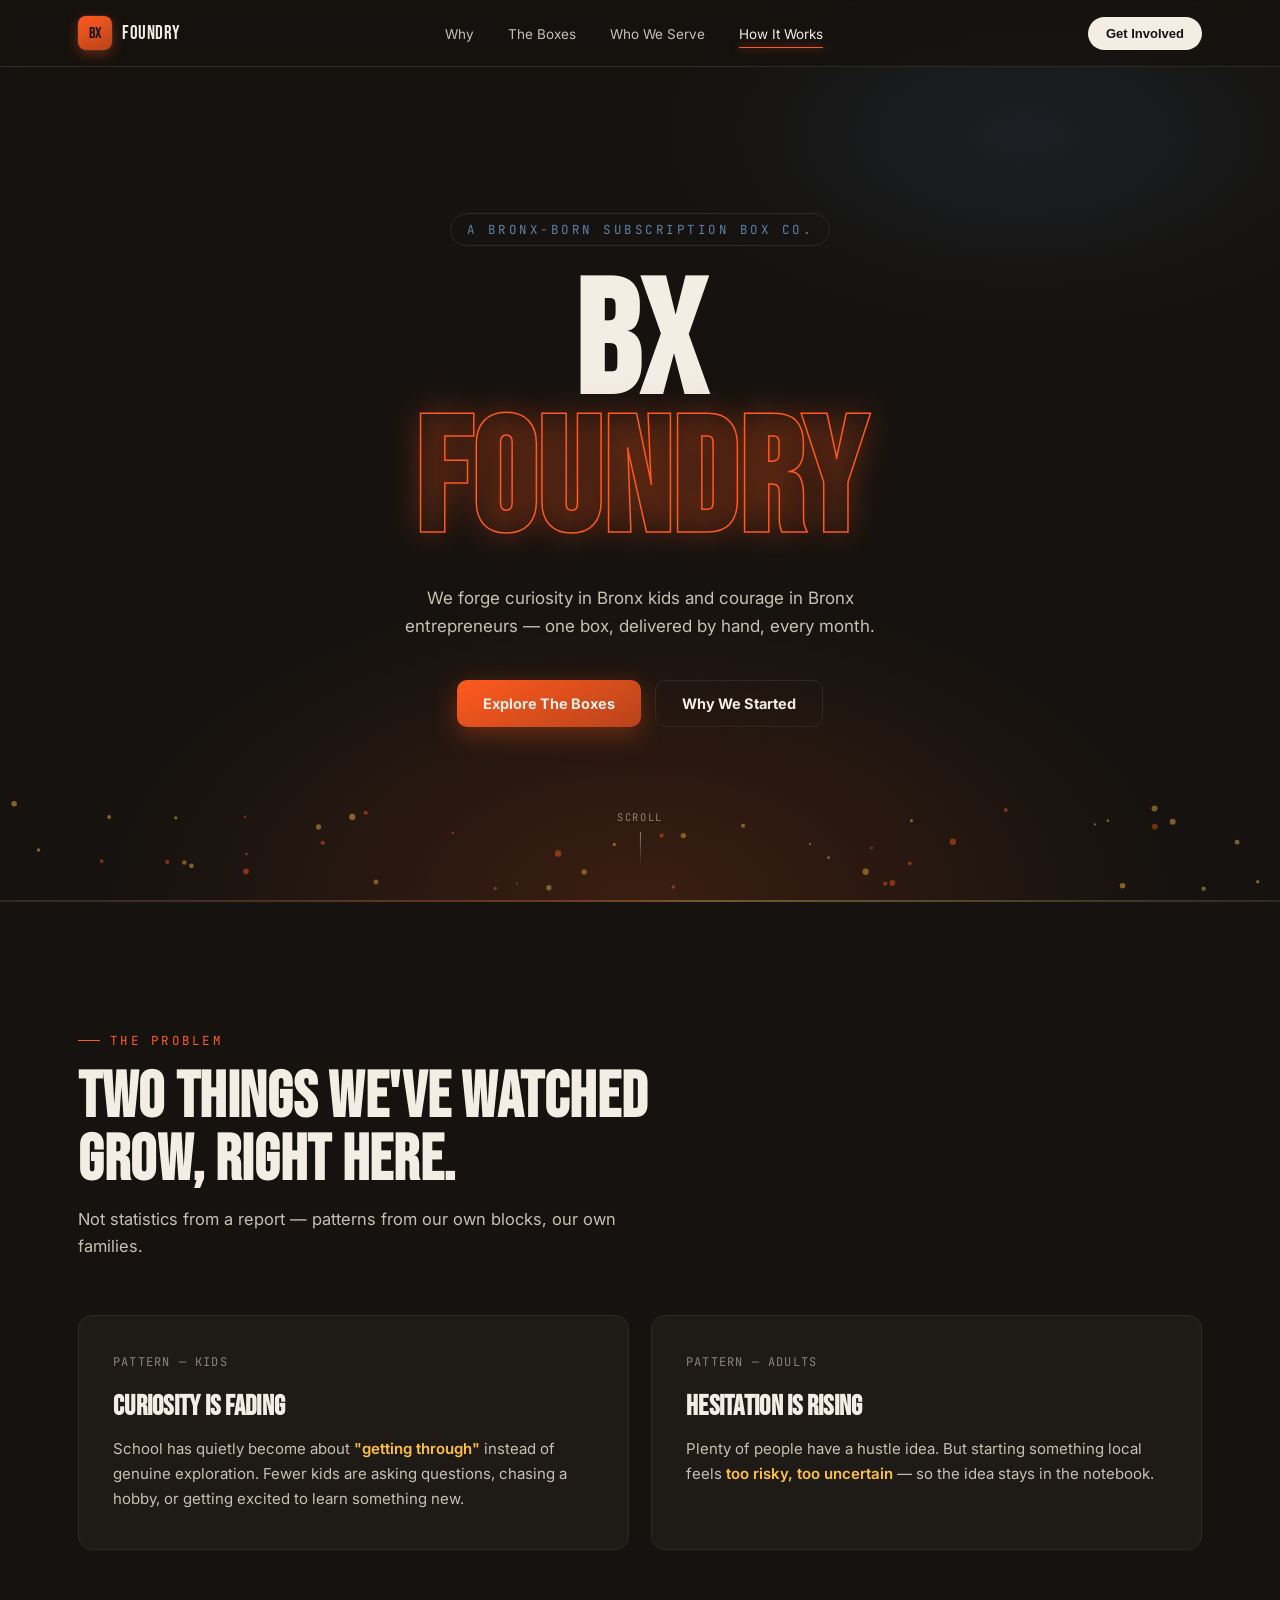
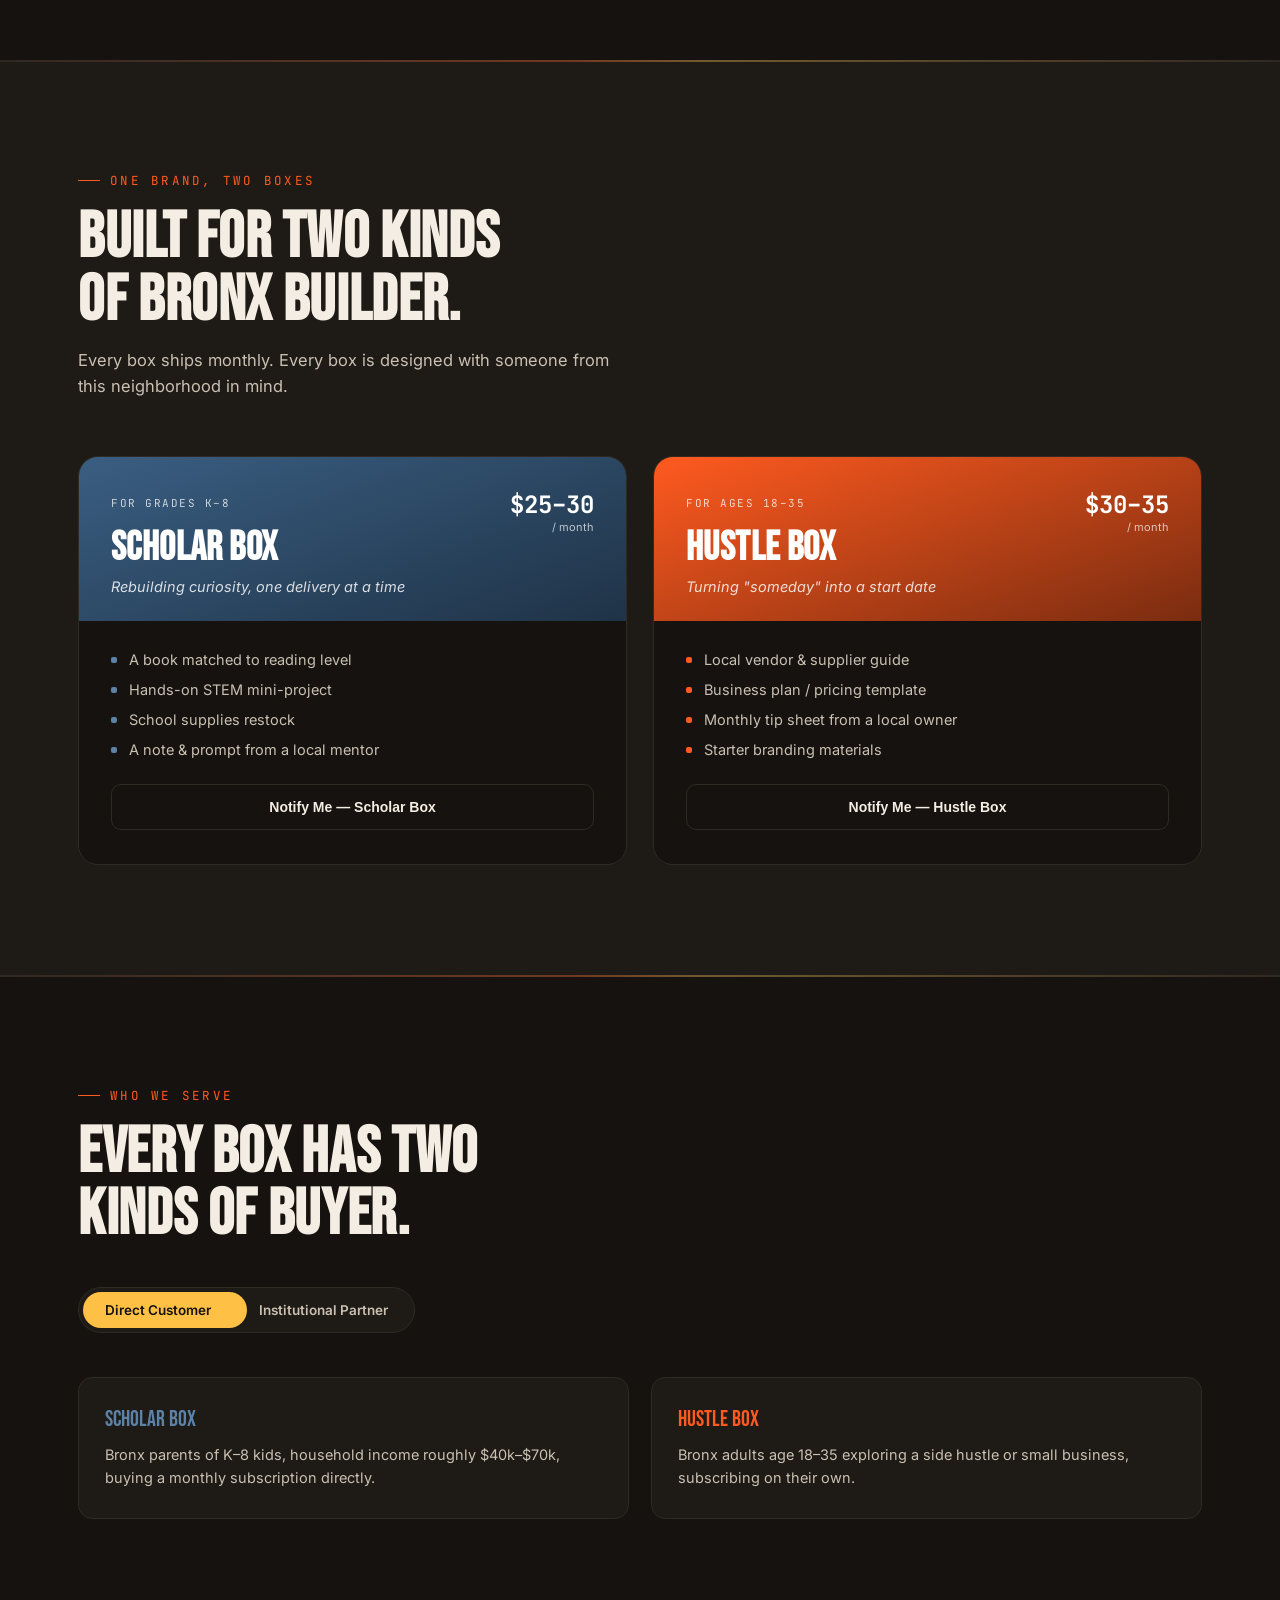
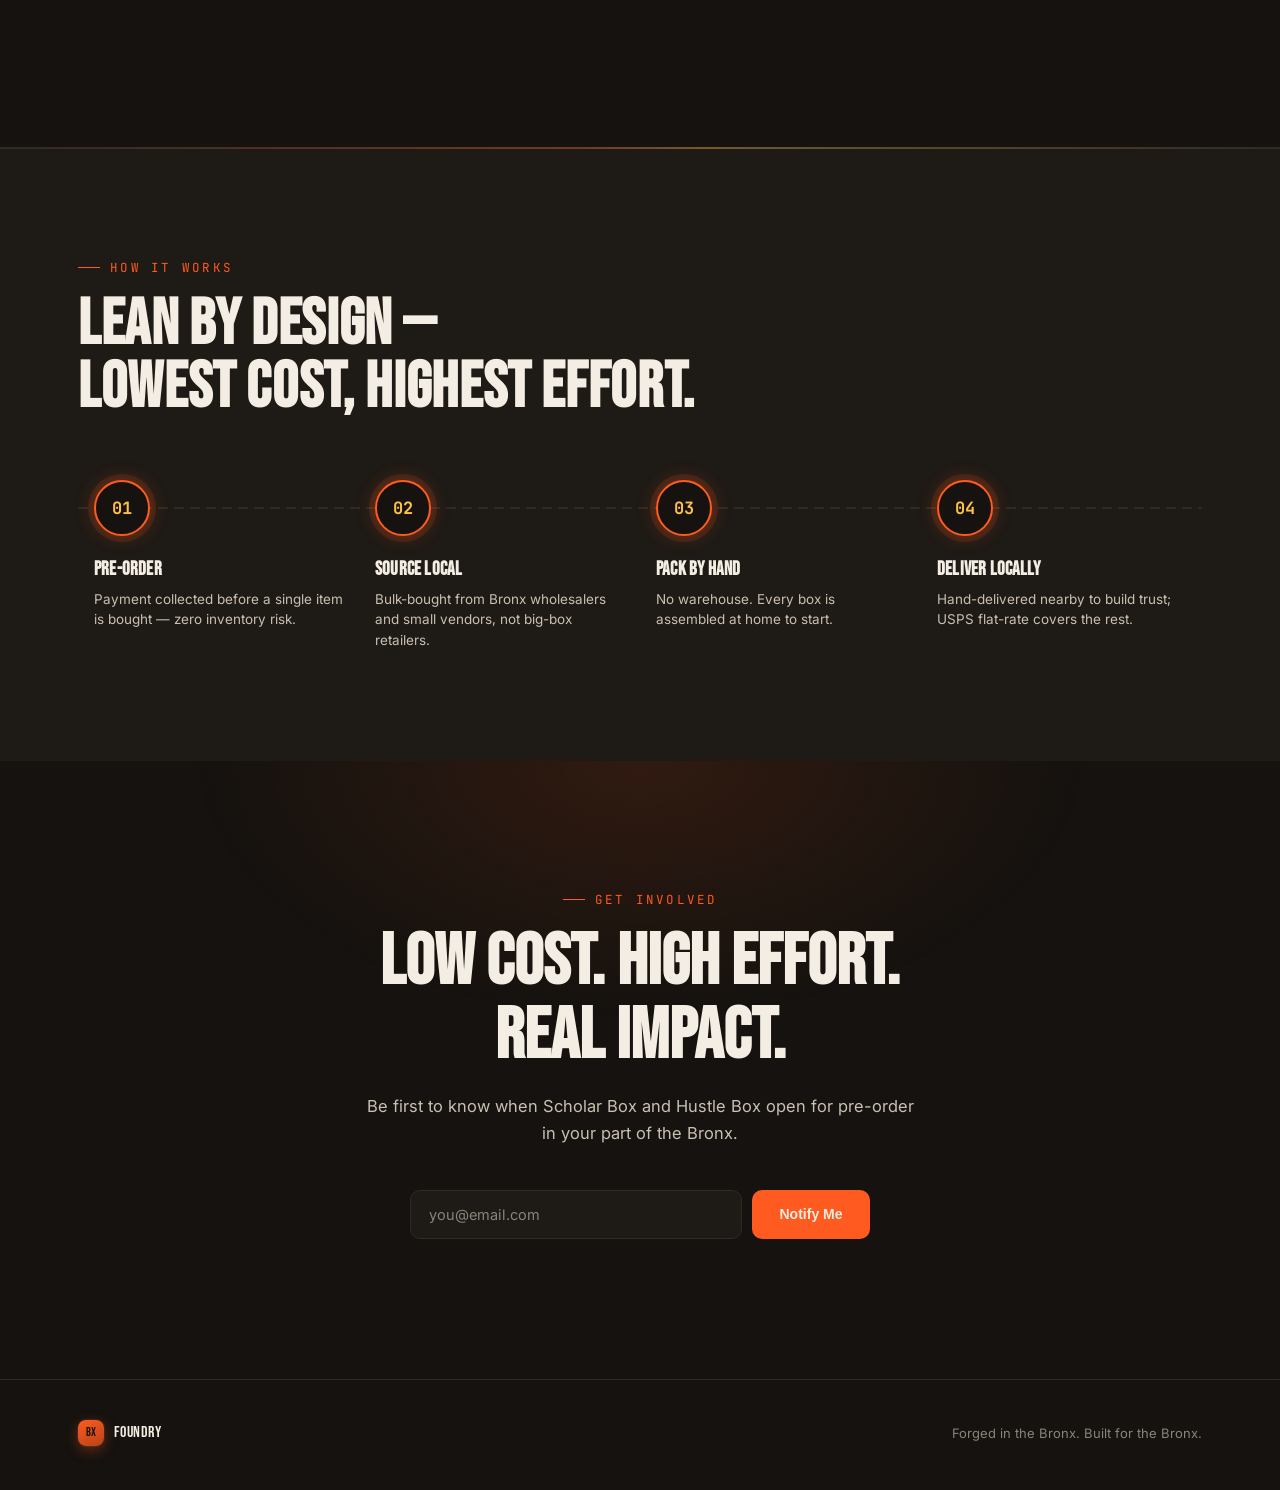
==== bx-foundry-landing.html @ c2fa304f "Add files via upload" ====
<!DOCTYPE html>
<html lang="en">
<head>
<meta charset="UTF-8" />
<meta name="viewport" content="width=device-width, initial-scale=1.0" />
<title>BX Foundry — Forging Bronx Scholars & Hustlers</title>
<link rel="preconnect" href="https://fonts.googleapis.com">
<link rel="preconnect" href="https://fonts.gstatic.com" crossorigin>
<link href="https://fonts.googleapis.com/css2?family=Bebas+Neue&family=Inter:wght@400;500;600;700;800&family=JetBrains+Mono:wght@400;500;700&display=swap" rel="stylesheet">
<style>
  :root{
    --iron:#15120F;
    --iron-soft:#1E1A16;
    --iron-line:#302A24;
    --ember:#FF5A1F;
    --ember-dim:#B8431A;
    --steel:#3A5E82;
    --steel-soft:#5C82A8;
    --gold:#FFC145;
    --bone:#F3EDE3;
    --bone-dim:#C9C0B2;
    --ash:#8A8378;
    --radius:14px;
  }
  *{box-sizing:border-box; margin:0; padding:0;}
  html{scroll-behavior:smooth;}
  body{
    background:var(--iron);
    color:var(--bone);
    font-family:'Inter',sans-serif;
    overflow-x:hidden;
    -webkit-font-smoothing:antialiased;
  }
  ::selection{ background:var(--ember); color:var(--iron); }
  a{color:inherit; text-decoration:none;}
  .mono{font-family:'JetBrains Mono',monospace;}
  .display{font-family:'Bebas Neue',sans-serif; letter-spacing:0.02em;}

  /* focus visibility */
  a:focus-visible, button:focus-visible, input:focus-visible{
    outline:2px solid var(--gold);
    outline-offset:3px;
  }

  @media (prefers-reduced-motion: reduce){
    *{animation-duration:0.01ms !important; animation-iteration-count:1 !important; transition-duration:0.01ms !important; scroll-behavior:auto !important;}
  }

  /* ---------- Layout helpers ---------- */
  .wrap{ max-width:1180px; margin:0 auto; padding:0 28px; }
  section{ position:relative; }
  .eyebrow{
    font-family:'JetBrains Mono',monospace;
    font-size:12.5px;
    letter-spacing:0.18em;
    text-transform:uppercase;
    color:var(--ember);
    display:flex; align-items:center; gap:10px;
    margin-bottom:18px;
  }
  .eyebrow::before{
    content:''; width:22px; height:1px; background:var(--ember);
  }
  h2.section-title{
    font-family:'Bebas Neue',sans-serif;
    font-size:clamp(38px, 5.4vw, 64px);
    line-height:0.98;
    letter-spacing:0.01em;
    color:var(--bone);
  }
  .lede{
    font-size:16.5px;
    color:var(--bone-dim);
    max-width:560px;
    line-height:1.6;
    margin-top:14px;
  }

  /* ---------- Nav ---------- */
  header{
    position:fixed; top:0; left:0; right:0; z-index:100;
    background:rgba(21,18,15,0.72);
    backdrop-filter:blur(10px);
    -webkit-backdrop-filter:blur(10px);
    border-bottom:1px solid var(--iron-line);
    transition:border-color 0.4s;
  }
  .nav-inner{
    max-width:1180px; margin:0 auto; padding:0 28px;
    height:66px; display:flex; align-items:center; justify-content:space-between;
  }
  .brand{ display:flex; align-items:center; gap:10px; }
  .brand-mark{
    width:34px; height:34px; border-radius:8px;
    background:linear-gradient(155deg, var(--ember), var(--ember-dim));
    display:flex; align-items:center; justify-content:center;
    font-family:'Bebas Neue',sans-serif; font-size:16px; color:var(--iron);
    box-shadow:0 0 0 1px rgba(255,255,255,0.06), 0 4px 14px rgba(255,90,31,0.35);
  }
  .brand-name{ font-family:'Bebas Neue',sans-serif; font-size:19px; letter-spacing:0.03em; }

  nav ul{ list-style:none; display:flex; gap:34px; }
  nav a{
    font-size:13.5px; color:var(--bone-dim); position:relative; padding:4px 0;
    transition:color 0.25s;
  }
  nav a::after{
    content:''; position:absolute; left:0; bottom:-2px; height:1.5px; width:0;
    background:var(--ember); transition:width 0.3s cubic-bezier(.4,0,.2,1);
    box-shadow:0 0 8px var(--ember);
  }
  nav a:hover{ color:var(--bone); }
  nav a:hover::after, nav a.active::after{ width:100%; }
  nav a.active{ color:var(--bone); }

  .nav-cta{
    background:var(--bone); color:var(--iron); font-weight:700; font-size:13px;
    padding:9px 18px; border-radius:999px; border:none; cursor:pointer;
    transition:transform 0.25s cubic-bezier(.34,1.56,.64,1), background 0.25s;
  }
  .nav-cta:hover{ transform:translateY(-2px); background:var(--gold); }

  .nav-toggle{ display:none; background:none; border:none; color:var(--bone); font-size:22px; cursor:pointer; }

  /* ---------- Hero ---------- */
  .hero{
    min-height:100svh;
    display:flex; flex-direction:column; align-items:center; justify-content:center;
    text-align:center;
    padding:140px 28px 100px;
    position:relative;
    background:
      radial-gradient(60% 50% at 50% 100%, rgba(255,90,31,0.16), transparent 70%),
      radial-gradient(40% 30% at 80% 15%, rgba(58,94,130,0.18), transparent 70%);
  }
  #ember-canvas{ position:absolute; inset:0; width:100%; height:100%; pointer-events:none; }

  .hero-tag{
    font-family:'JetBrains Mono',monospace; font-size:12.5px; letter-spacing:0.2em;
    text-transform:uppercase; color:var(--steel-soft);
    border:1px solid var(--iron-line); padding:7px 16px; border-radius:999px;
    margin-bottom:32px;
    animation:fadeUp 0.8s cubic-bezier(.16,1,.3,1) both;
  }
  .hero h1{
    font-family:'Bebas Neue',sans-serif;
    font-size:clamp(64px, 13vw, 160px);
    line-height:0.86;
    letter-spacing:0.01em;
    position:relative;
    z-index:2;
  }
  .hero h1 span{ display:block; }
  .hero h1 .stamp-1{
    color:var(--bone);
    animation:stampIn 0.9s cubic-bezier(.2,1,.3,1) 0.15s both;
  }
  .hero h1 .stamp-2{
    color:transparent;
    -webkit-text-stroke:1.5px var(--ember);
    animation:stampIn 0.9s cubic-bezier(.2,1,.3,1) 0.4s both;
    text-shadow:0 0 34px rgba(255,90,31,0.35);
  }
  @keyframes stampIn{
    0%{ opacity:0; transform:scale(1.24); filter:blur(6px); }
    60%{ opacity:1; }
    100%{ opacity:1; transform:scale(1); filter:blur(0); }
  }
  @keyframes fadeUp{
    from{ opacity:0; transform:translateY(14px); }
    to{ opacity:1; transform:translateY(0); }
  }

  .hero-lede{
    max-width:540px; margin:30px auto 0;
    color:var(--bone-dim); font-size:17px; line-height:1.65;
    animation:fadeUp 0.8s cubic-bezier(.16,1,.3,1) 0.65s both;
    position:relative; z-index:2;
  }
  .hero-ctas{
    display:flex; gap:14px; margin-top:40px; flex-wrap:wrap; justify-content:center;
    animation:fadeUp 0.8s cubic-bezier(.16,1,.3,1) 0.8s both;
    position:relative; z-index:2;
  }
  .btn{
    font-family:'Inter',sans-serif; font-weight:700; font-size:14.5px;
    padding:14px 26px; border-radius:10px; border:none; cursor:pointer;
    display:inline-flex; align-items:center; gap:9px;
    transition:transform 0.3s cubic-bezier(.34,1.56,.64,1), box-shadow 0.3s;
  }
  .btn-primary{
    background:linear-gradient(155deg, var(--ember), var(--ember-dim));
    color:var(--bone);
    box-shadow:0 8px 26px rgba(255,90,31,0.32);
  }
  .btn-primary:hover{ transform:translateY(-3px); box-shadow:0 12px 34px rgba(255,90,31,0.44); }
  .btn-ghost{
    background:transparent; color:var(--bone);
    border:1px solid var(--iron-line);
  }
  .btn-ghost:hover{ border-color:var(--steel-soft); transform:translateY(-3px); background:rgba(58,94,130,0.1); }

  .scroll-cue{
    position:absolute; bottom:34px; left:50%; transform:translateX(-50%);
    display:flex; flex-direction:column; align-items:center; gap:8px;
    color:var(--ash); font-family:'JetBrains Mono',monospace; font-size:10.5px;
    letter-spacing:0.16em; text-transform:uppercase;
  }
  .scroll-cue .line{ width:1px; height:34px; background:linear-gradient(var(--ash), transparent); animation:scrollPulse 1.8s ease-in-out infinite; }
  @keyframes scrollPulse{ 0%,100%{ opacity:0.3; } 50%{ opacity:1; } }

  /* seam divider — signature motif */
  .seam{
    height:2px; position:relative; overflow:hidden;
    background:var(--iron-line);
  }
  .seam::before{
    content:''; position:absolute; inset:0;
    background:linear-gradient(90deg, transparent, var(--ember) 45%, var(--gold) 55%, transparent);
    opacity:0.55; filter:blur(1px);
    animation:seamGlow 5s ease-in-out infinite;
  }
  @keyframes seamGlow{
    0%,100%{ transform:translateX(-40%); opacity:0.25; }
    50%{ transform:translateX(40%); opacity:0.7; }
  }

  /* ---------- Reveal on scroll ---------- */
  .reveal{ opacity:0; transform:translateY(28px) scale(0.98); transition:opacity 0.7s cubic-bezier(.16,1,.3,1), transform 0.7s cubic-bezier(.16,1,.3,1); }
  .reveal.in{ opacity:1; transform:translateY(0) scale(1); }
  .reveal-stagger.in > *{ }

  /* ---------- Why section ---------- */
  .why{ padding:130px 0 110px; background:var(--iron); }
  .plates{
    display:grid; grid-template-columns:1fr 1fr; gap:22px; margin-top:56px;
  }
  .plate{
    background:var(--iron-soft);
    border:1px solid var(--iron-line);
    border-radius:var(--radius);
    padding:38px 34px;
    position:relative;
    transition:transform 0.4s cubic-bezier(.16,1,.3,1), border-color 0.4s, box-shadow 0.4s;
  }
  .plate:hover{
    transform:translateY(-6px);
    border-color:var(--ember-dim);
    box-shadow:0 20px 50px rgba(0,0,0,0.35);
  }
  .plate .tag-num{
    font-family:'JetBrains Mono',monospace; font-size:12px; color:var(--ash);
    letter-spacing:0.1em; margin-bottom:20px; display:block;
  }
  .plate h3{
    font-family:'Bebas Neue',sans-serif; font-size:28px; color:var(--bone); margin-bottom:14px; letter-spacing:0.01em;
  }
  .plate p{ color:var(--bone-dim); font-size:15px; line-height:1.65; }
  .plate strong{ color:var(--gold); font-weight:600; }

  /* ---------- Boxes section ---------- */
  .boxes{ padding:110px 0; background:var(--iron-soft); }
  .box-grid{ display:grid; grid-template-columns:1fr 1fr; gap:26px; margin-top:56px; }
  .box-card{
    border-radius:20px;
    padding:0;
    overflow:hidden;
    position:relative;
    border:1px solid var(--iron-line);
    transition:transform 0.45s cubic-bezier(.16,1,.3,1), box-shadow 0.45s;
  }
  .box-card:hover{ transform:translateY(-8px); box-shadow:0 30px 60px rgba(0,0,0,0.4); }
  .box-head{ padding:34px 32px 26px; position:relative; }
  .box-card.scholar .box-head{ background:linear-gradient(160deg, var(--steel), #1f3347); }
  .box-card.hustle .box-head{ background:linear-gradient(160deg, var(--ember), #7a2c10); }
  .box-badge{
    font-family:'JetBrains Mono',monospace; font-size:11px; letter-spacing:0.14em;
    text-transform:uppercase; color:rgba(255,255,255,0.75);
    display:inline-block; margin-bottom:14px;
  }
  .box-head h3{ font-family:'Bebas Neue',sans-serif; font-size:40px; color:#fff; letter-spacing:0.01em; }
  .box-head p.for{ color:rgba(255,255,255,0.82); font-size:14.5px; margin-top:6px; font-style:italic; }
  .price-tag{
    position:absolute; top:32px; right:32px; text-align:right;
  }
  .price-tag .amount{ font-family:'JetBrains Mono',monospace; font-size:24px; font-weight:700; color:#fff; }
  .price-tag .per{ font-size:11px; color:rgba(255,255,255,0.7); display:block; }

  .box-body{ background:var(--iron); padding:30px 32px 34px; }
  .box-body ul{ list-style:none; display:flex; flex-direction:column; gap:13px; margin-bottom:26px; }
  .box-body li{ display:flex; gap:12px; font-size:14.5px; color:var(--bone-dim); align-items:flex-start; }
  .box-body li::before{
    content:''; width:6px; height:6px; margin-top:6px; border-radius:2px; flex:none;
  }
  .box-card.scholar li::before{ background:var(--steel-soft); }
  .box-card.hustle li::before{ background:var(--ember); }

  .box-cta{
    width:100%; padding:14px; border-radius:10px; border:1px solid var(--iron-line);
    background:transparent; color:var(--bone); font-weight:700; font-size:14px; cursor:pointer;
    transition:background 0.3s, border-color 0.3s, transform 0.25s;
  }
  .box-card.scholar .box-cta:hover{ background:rgba(58,94,130,0.16); border-color:var(--steel-soft); transform:translateY(-2px); }
  .box-card.hustle .box-cta:hover{ background:rgba(255,90,31,0.14); border-color:var(--ember); transform:translateY(-2px); }

  /* ---------- Who we serve — segmented control ---------- */
  .serve{ padding:110px 0; background:var(--iron); }
  .segmented{
    display:inline-flex; background:var(--iron-soft); border:1px solid var(--iron-line);
    border-radius:999px; padding:4px; margin-top:40px; gap:4px;
  }
  .segmented button{
    font-family:'Inter',sans-serif; font-size:13.5px; font-weight:600;
    padding:10px 22px; border-radius:999px; border:none; background:transparent;
    color:var(--bone-dim); cursor:pointer; position:relative; z-index:2;
    transition:color 0.35s;
  }
  .segmented button.active{ color:var(--iron); }
  .seg-thumb{
    position:absolute; top:4px; bottom:4px; left:4px;
    width:calc(50% - 4px);
    background:var(--gold); border-radius:999px;
    transition:transform 0.45s cubic-bezier(.34,1.56,.64,1);
    z-index:1;
  }
  .segmented{ position:relative; }

  .serve-panels{ margin-top:44px; position:relative; min-height:260px; }
  .serve-panel{
    display:none; grid-template-columns:1fr 1fr; gap:22px;
  }
  .serve-panel.active{ display:grid; animation:panelIn 0.5s cubic-bezier(.16,1,.3,1) both; }
  @keyframes panelIn{ from{ opacity:0; transform:translateY(10px); } to{ opacity:1; transform:translateY(0); } }

  .serve-card{
    background:var(--iron-soft); border:1px solid var(--iron-line); border-radius:var(--radius);
    padding:28px 26px;
  }
  .serve-card .who{ font-family:'Bebas Neue',sans-serif; font-size:22px; margin-bottom:10px; }
  .serve-card.scholar .who{ color:var(--steel-soft); }
  .serve-card.hustle .who{ color:var(--ember); }
  .serve-card p{ color:var(--bone-dim); font-size:14.5px; line-height:1.6; }

  /* ---------- How it works — assembly line ---------- */
  .how{ padding:110px 0; background:var(--iron-soft); }
  .line-track{
    position:relative; margin-top:60px;
    display:grid; grid-template-columns:repeat(4,1fr); gap:0;
  }
  .line-track::before{
    content:''; position:absolute; top:27px; left:0; right:0; height:2px;
    background:repeating-linear-gradient(90deg, var(--iron-line) 0 10px, transparent 10px 16px);
  }
  .step{ position:relative; padding:0 16px; text-align:left; }
  .step-node{
    width:56px; height:56px; border-radius:50%;
    background:var(--iron); border:2px solid var(--iron-line);
    display:flex; align-items:center; justify-content:center;
    font-family:'JetBrains Mono',monospace; font-weight:700; font-size:17px; color:var(--bone-dim);
    margin-bottom:22px; position:relative; z-index:2;
    transition:border-color 0.4s, color 0.4s, box-shadow 0.4s;
  }
  .step.in .step-node{
    border-color:var(--ember); color:var(--gold);
    box-shadow:0 0 0 6px rgba(255,90,31,0.12), 0 0 20px rgba(255,90,31,0.3);
  }
  .step h4{ font-family:'Bebas Neue',sans-serif; font-size:19px; margin-bottom:8px; letter-spacing:0.01em; }
  .step p{ font-size:13.5px; color:var(--bone-dim); line-height:1.55; }

  /* ---------- Impact / signup ---------- */
  .impact{
    padding:130px 0 140px;
    text-align:center;
    background:radial-gradient(50% 60% at 50% 0%, rgba(255,90,31,0.12), transparent 70%);
  }
  .impact h2{ font-family:'Bebas Neue',sans-serif; font-size:clamp(40px,6vw,72px); line-height:1.02; }
  .impact .lede{ margin:20px auto 0; max-width:560px; text-align:center; }

  .signup{
    max-width:460px; margin:44px auto 0;
    display:flex; gap:10px;
  }
  .signup input{
    flex:1; padding:15px 18px; border-radius:10px; border:1px solid var(--iron-line);
    background:var(--iron-soft); color:var(--bone); font-size:14.5px; font-family:'Inter',sans-serif;
    transition:border-color 0.3s;
  }
  .signup input::placeholder{ color:var(--ash); }
  .signup input:focus{ border-color:var(--ember); outline:none; }
  .signup button{
    background:var(--ember); color:var(--bone); border:none; border-radius:10px;
    padding:0 22px; font-weight:700; font-size:14px; cursor:pointer; white-space:nowrap;
    display:flex; align-items:center; gap:8px;
    transition:background 0.25s, transform 0.25s;
    min-width:118px; justify-content:center;
  }
  .signup button:hover{ background:var(--gold); color:var(--iron); transform:translateY(-2px); }
  .signup button:disabled{ opacity:0.75; cursor:default; transform:none; }

  .spinner{
    width:15px; height:15px; border-radius:50%;
    border:2px solid rgba(255,255,255,0.4); border-top-color:#fff;
    animation:spin 0.7s linear infinite; display:none;
  }
  .spinner.on{ display:inline-block; }
  @keyframes spin{ to{ transform:rotate(360deg); } }

  .confirm-wrap{ max-width:460px; margin:18px auto 0; text-align:left; display:none; }
  .confirm-wrap.show{ display:block; }
  .skeleton{
    background:var(--iron-soft); border:1px solid var(--iron-line); border-radius:10px;
    padding:16px 18px; display:flex; gap:12px; align-items:center;
  }
  .sk-dot{ width:34px; height:34px; border-radius:50%; flex:none;
    background:linear-gradient(90deg, var(--iron-line) 25%, #3a332c 37%, var(--iron-line) 63%);
    background-size:400% 100%; animation:shimmer 1.3s ease-in-out infinite;
  }
  .sk-lines{ flex:1; display:flex; flex-direction:column; gap:8px; }
  .sk-line{ height:9px; border-radius:5px;
    background:linear-gradient(90deg, var(--iron-line) 25%, #3a332c 37%, var(--iron-line) 63%);
    background-size:400% 100%; animation:shimmer 1.3s ease-in-out infinite;
  }
  .sk-line.w60{ width:60%; } .sk-line.w40{ width:40%; }
  @keyframes shimmer{ 0%{ background-position:100% 0; } 100%{ background-position:-100% 0; } }

  .success-card{
    background:var(--iron-soft); border:1px solid var(--iron-line); border-radius:10px;
    padding:16px 18px; display:none; gap:12px; align-items:center;
    animation:fadeUp 0.4s cubic-bezier(.16,1,.3,1) both;
  }
  .success-card.show{ display:flex; }
  .success-icon{
    width:34px; height:34px; border-radius:50%; flex:none;
    background:var(--gold); color:var(--iron);
    display:flex; align-items:center; justify-content:center; font-weight:800;
  }
  .success-card p{ font-size:13.5px; color:var(--bone-dim); }
  .success-card strong{ color:var(--bone); }

  /* ---------- Footer ---------- */
  footer{ padding:40px 0 44px; border-top:1px solid var(--iron-line); }
  .foot-inner{ display:flex; justify-content:space-between; align-items:center; flex-wrap:wrap; gap:16px; }
  footer .brand-name{ font-size:16px; }
  footer p{ color:var(--ash); font-size:13px; }

  /* ---------- Mobile ---------- */
  @media (max-width:860px){
    nav ul{ display:none; }
    .nav-cta{ display:none; }
    .nav-toggle{ display:block; }
    .plates, .box-grid{ grid-template-columns:1fr; }
    .serve-panel{ grid-template-columns:1fr; }
    .line-track{ grid-template-columns:1fr; gap:34px; }
    .line-track::before{ display:none; }
    .signup{ flex-direction:column; }
    .signup button{ width:100%; }
  }
</style>
</head>
<body>

<canvas id="ember-canvas"></canvas>

<header>
  <div class="nav-inner">
    <div class="brand">
      <div class="brand-mark">BX</div>
      <span class="brand-name">FOUNDRY</span>
    </div>
    <nav>
      <ul>
        <li><a href="#why" data-nav>Why</a></li>
        <li><a href="#boxes" data-nav>The Boxes</a></li>
        <li><a href="#serve" data-nav>Who We Serve</a></li>
        <li><a href="#how" data-nav>How It Works</a></li>
      </ul>
    </nav>
    <button class="nav-cta" onclick="document.getElementById('impact').scrollIntoView()">Get Involved</button>
    <button class="nav-toggle" aria-label="Menu">&#9776;</button>
  </div>
</header>

<!-- HERO -->
<section class="hero" id="hero">
  <div class="hero-tag mono">A BRONX-BORN SUBSCRIPTION BOX CO.</div>
  <h1>
    <span class="stamp-1">BX</span>
    <span class="stamp-2">FOUNDRY</span>
  </h1>
  <p class="hero-lede">We forge curiosity in Bronx kids and courage in Bronx entrepreneurs — one box, delivered by hand, every month.</p>
  <div class="hero-ctas">
    <button class="btn btn-primary" onclick="document.getElementById('boxes').scrollIntoView()">Explore The Boxes</button>
    <button class="btn btn-ghost" onclick="document.getElementById('why').scrollIntoView()">Why We Started</button>
  </div>
  <div class="scroll-cue"><span>Scroll</span><span class="line"></span></div>
</section>

<div class="seam"></div>

<!-- WHY -->
<section class="why" id="why">
  <div class="wrap">
    <div class="eyebrow">The problem</div>
    <h2 class="section-title reveal">Two things we've watched<br>grow, right here.</h2>
    <p class="lede reveal">Not statistics from a report — patterns from our own blocks, our own families.</p>

    <div class="plates">
      <div class="plate reveal">
        <span class="tag-num mono">PATTERN — KIDS</span>
        <h3>Curiosity is fading</h3>
        <p>School has quietly become about <strong>"getting through"</strong> instead of genuine exploration. Fewer kids are asking questions, chasing a hobby, or getting excited to learn something new.</p>
      </div>
      <div class="plate reveal">
        <span class="tag-num mono">PATTERN — ADULTS</span>
        <h3>Hesitation is rising</h3>
        <p>Plenty of people have a hustle idea. But starting something local feels <strong>too risky, too uncertain</strong> — so the idea stays in the notebook.</p>
      </div>
    </div>
  </div>
</section>

<div class="seam"></div>

<!-- BOXES -->
<section class="boxes" id="boxes">
  <div class="wrap">
    <div class="eyebrow">One brand, two boxes</div>
    <h2 class="section-title reveal">Built for two kinds<br>of Bronx builder.</h2>
    <p class="lede reveal">Every box ships monthly. Every box is designed with someone from this neighborhood in mind.</p>

    <div class="box-grid">
      <div class="box-card scholar reveal">
        <div class="box-head">
          <span class="box-badge">For grades K–8</span>
          <h3>Scholar Box</h3>
          <p class="for">Rebuilding curiosity, one delivery at a time</p>
          <div class="price-tag"><span class="amount mono">$25–30</span><span class="per">/ month</span></div>
        </div>
        <div class="box-body">
          <ul>
            <li>A book matched to reading level</li>
            <li>Hands-on STEM mini-project</li>
            <li>School supplies restock</li>
            <li>A note & prompt from a local mentor</li>
          </ul>
          <button class="box-cta">Notify Me — Scholar Box</button>
        </div>
      </div>

      <div class="box-card hustle reveal">
        <div class="box-head">
          <span class="box-badge">For ages 18–35</span>
          <h3>Hustle Box</h3>
          <p class="for">Turning "someday" into a start date</p>
          <div class="price-tag"><span class="amount mono">$30–35</span><span class="per">/ month</span></div>
        </div>
        <div class="box-body">
          <ul>
            <li>Local vendor & supplier guide</li>
            <li>Business plan / pricing template</li>
            <li>Monthly tip sheet from a local owner</li>
            <li>Starter branding materials</li>
          </ul>
          <button class="box-cta">Notify Me — Hustle Box</button>
        </div>
      </div>
    </div>
  </div>
</section>

<div class="seam"></div>

<!-- WHO WE SERVE -->
<section class="serve" id="serve">
  <div class="wrap">
    <div class="eyebrow">Who we serve</div>
    <h2 class="section-title reveal">Every box has two<br>kinds of buyer.</h2>

    <div class="segmented" role="tablist">
      <div class="seg-thumb" id="segThumb"></div>
      <button class="active" data-seg="direct" role="tab" aria-selected="true">Direct Customer</button>
      <button data-seg="partner" role="tab" aria-selected="false">Institutional Partner</button>
    </div>

    <div class="serve-panels">
      <div class="serve-panel active" data-panel="direct">
        <div class="serve-card scholar">
          <div class="who">Scholar Box</div>
          <p>Bronx parents of K–8 kids, household income roughly $40k–$70k, buying a monthly subscription directly.</p>
        </div>
        <div class="serve-card hustle">
          <div class="who">Hustle Box</div>
          <p>Bronx adults age 18–35 exploring a side hustle or small business, subscribing on their own.</p>
        </div>
      </div>
      <div class="serve-panel" data-panel="partner">
        <div class="serve-card scholar">
          <div class="who">Scholar Box</div>
          <p>Schools, churches, and nonprofits sponsoring boxes as gifts for families in need.</p>
        </div>
        <div class="serve-card hustle">
          <div class="who">Hustle Box</div>
          <p>Workforce development orgs sponsoring boxes for participants in their programs.</p>
        </div>
      </div>
    </div>
  </div>
</section>

<div class="seam"></div>

<!-- HOW IT WORKS -->
<section class="how" id="how">
  <div class="wrap">
    <div class="eyebrow">How it works</div>
    <h2 class="section-title reveal">Lean by design —<br>lowest cost, highest effort.</h2>

    <div class="line-track">
      <div class="step reveal">
        <div class="step-node mono">01</div>
        <h4>Pre-order</h4>
        <p>Payment collected before a single item is bought — zero inventory risk.</p>
      </div>
      <div class="step reveal">
        <div class="step-node mono">02</div>
        <h4>Source local</h4>
        <p>Bulk-bought from Bronx wholesalers and small vendors, not big-box retailers.</p>
      </div>
      <div class="step reveal">
        <div class="step-node mono">03</div>
        <h4>Pack by hand</h4>
        <p>No warehouse. Every box is assembled at home to start.</p>
      </div>
      <div class="step reveal">
        <div class="step-node mono">04</div>
        <h4>Deliver locally</h4>
        <p>Hand-delivered nearby to build trust; USPS flat-rate covers the rest.</p>
      </div>
    </div>
  </div>
</section>

<!-- IMPACT / SIGNUP -->
<section class="impact" id="impact">
  <div class="wrap">
    <div class="eyebrow" style="justify-content:center;">Get involved</div>
    <h2 class="reveal">Low cost. High effort.<br>Real impact.</h2>
    <p class="lede reveal">Be first to know when Scholar Box and Hustle Box open for pre-order in your part of the Bronx.</p>

    <form class="signup reveal" id="signupForm">
      <input type="email" id="emailInput" placeholder="you@email.com" required aria-label="Email address" />
      <button type="submit" id="signupBtn">
        <span class="spinner" id="signupSpinner"></span>
        <span id="signupBtnText">Notify Me</span>
      </button>
    </form>

    <div class="confirm-wrap" id="confirmWrap">
      <div class="skeleton" id="skeletonCard">
        <div class="sk-dot"></div>
        <div class="sk-lines">
          <div class="sk-line w60"></div>
          <div class="sk-line w40"></div>
        </div>
      </div>
      <div class="success-card" id="successCard">
        <div class="success-icon">&#10003;</div>
        <p><strong>You're on the list.</strong><br>We'll email you the moment pre-orders open.</p>
      </div>
    </div>
  </div>
</section>

<footer>
  <div class="wrap foot-inner">
    <div class="brand">
      <div class="brand-mark" style="width:26px;height:26px;font-size:12px;">BX</div>
      <span class="brand-name">FOUNDRY</span>
    </div>
    <p>Forged in the Bronx. Built for the Bronx.</p>
  </div>
</footer>

<script>
  // ---------- Ember particle field (hero) ----------
  (function(){
    const canvas = document.getElementById('ember-canvas');
    const ctx = canvas.getContext('2d');
    const hero = document.getElementById('hero');
    const reduced = window.matchMedia('(prefers-reduced-motion: reduce)').matches;
    let particles = [];
    let w, h;

    function resize(){
      w = canvas.width = hero.offsetWidth;
      h = canvas.height = hero.offsetHeight;
    }
    function spawn(){
      return {
        x: Math.random()*w,
        y: h + 20,
        r: 1 + Math.random()*2.2,
        speed: 0.4 + Math.random()*1.1,
        drift: (Math.random()-0.5)*0.6,
        life: 0,
        maxLife: 300 + Math.random()*260,
        hue: Math.random() > 0.5 ? '255,90,31' : '255,193,69'
      };
    }
    function init(){
      resize();
      particles = Array.from({length: 46}, spawn);
    }
    function tick(){
      if(!reduced){
        ctx.clearRect(0,0,w,h);
        particles.forEach(p=>{
          p.y -= p.speed;
          p.x += p.drift;
          p.life++;
          const fade = 1 - (p.life / p.maxLife);
          ctx.beginPath();
          ctx.arc(p.x, p.y, p.r, 0, Math.PI*2);
          ctx.fillStyle = `rgba(${p.hue},${Math.max(fade,0)*0.55})`;
          ctx.fill();
          if(p.life > p.maxLife || p.y < -20){
            Object.assign(p, spawn());
          }
        });
      }
      requestAnimationFrame(tick);
    }
    window.addEventListener('resize', resize);
    init();
    tick();
  })();

  // ---------- Scroll reveal ----------
  (function(){
    const items = document.querySelectorAll('.reveal, .step');
    const io = new IntersectionObserver((entries)=>{
      entries.forEach(en=>{
        if(en.isIntersecting){
          en.target.classList.add('in');
          io.unobserve(en.target);
        }
      });
    }, { threshold: 0.15 });
    items.forEach(el=>io.observe(el));
  })();

  // ---------- Nav active state on scroll ----------
  (function(){
    const sections = ['why','boxes','serve','how'].map(id=>document.getElementById(id));
    const links = document.querySelectorAll('nav a[data-nav]');
    const io = new IntersectionObserver((entries)=>{
      entries.forEach(en=>{
        if(en.isIntersecting){
          links.forEach(l=>l.classList.remove('active'));
          const match = document.querySelector(`nav a[href="#${en.target.id}"]`);
          if(match) match.classList.add('active');
        }
      });
    }, { threshold: 0.5 });
    sections.forEach(s=>s && io.observe(s));
  })();

  // ---------- Segmented control ----------
  (function(){
    const buttons = document.querySelectorAll('.segmented button');
    const thumb = document.getElementById('segThumb');
    const panels = document.querySelectorAll('.serve-panel');
    buttons.forEach((btn, i)=>{
      btn.addEventListener('click', ()=>{
        buttons.forEach(b=>{ b.classList.remove('active'); b.setAttribute('aria-selected','false'); });
        btn.classList.add('active');
        btn.setAttribute('aria-selected','true');
        thumb.style.transform = i === 0 ? 'translateX(0)' : 'translateX(100%)';
        const key = btn.getAttribute('data-seg');
        panels.forEach(p=>{
          p.classList.toggle('active', p.getAttribute('data-panel') === key);
        });
      });
    });
  })();

  // ---------- Step nodes light up on scroll ----------
  (function(){
    const steps = document.querySelectorAll('.step');
    const io = new IntersectionObserver((entries)=>{
      entries.forEach(en=>{ if(en.isIntersecting) en.target.classList.add('in'); });
    }, { threshold: 0.4 });
    steps.forEach(s=>io.observe(s));
  })();

  // ---------- Signup: loading -> skeleton -> success ----------
  (function(){
    const form = document.getElementById('signupForm');
    const btn = document.getElementById('signupBtn');
    const spinner = document.getElementById('signupSpinner');
    const btnText = document.getElementById('signupBtnText');
    const confirmWrap = document.getElementById('confirmWrap');
    const skeleton = document.getElementById('skeletonCard');
    const success = document.getElementById('successCard');

    form.addEventListener('submit', (e)=>{
      e.preventDefault();
      btn.disabled = true;
      spinner.classList.add('on');
      btnText.textContent = 'Submitting…';
      confirmWrap.classList.add('show');
      skeleton.style.display = 'flex';
      success.classList.remove('show');

      setTimeout(()=>{
        skeleton.style.display = 'none';
        success.classList.add('show');
        spinner.classList.remove('on');
        btnText.textContent = 'Notify Me';
        btn.disabled = false;
        form.reset();
      }, 1100);
    });
  })();

  // ---------- Mobile nav toggle (simple scroll-to on click for now) ----------
  document.querySelector('.nav-toggle').addEventListener('click', ()=>{
    document.getElementById('boxes').scrollIntoView({behavior:'smooth'});
  });
</script>

</body>
</html>
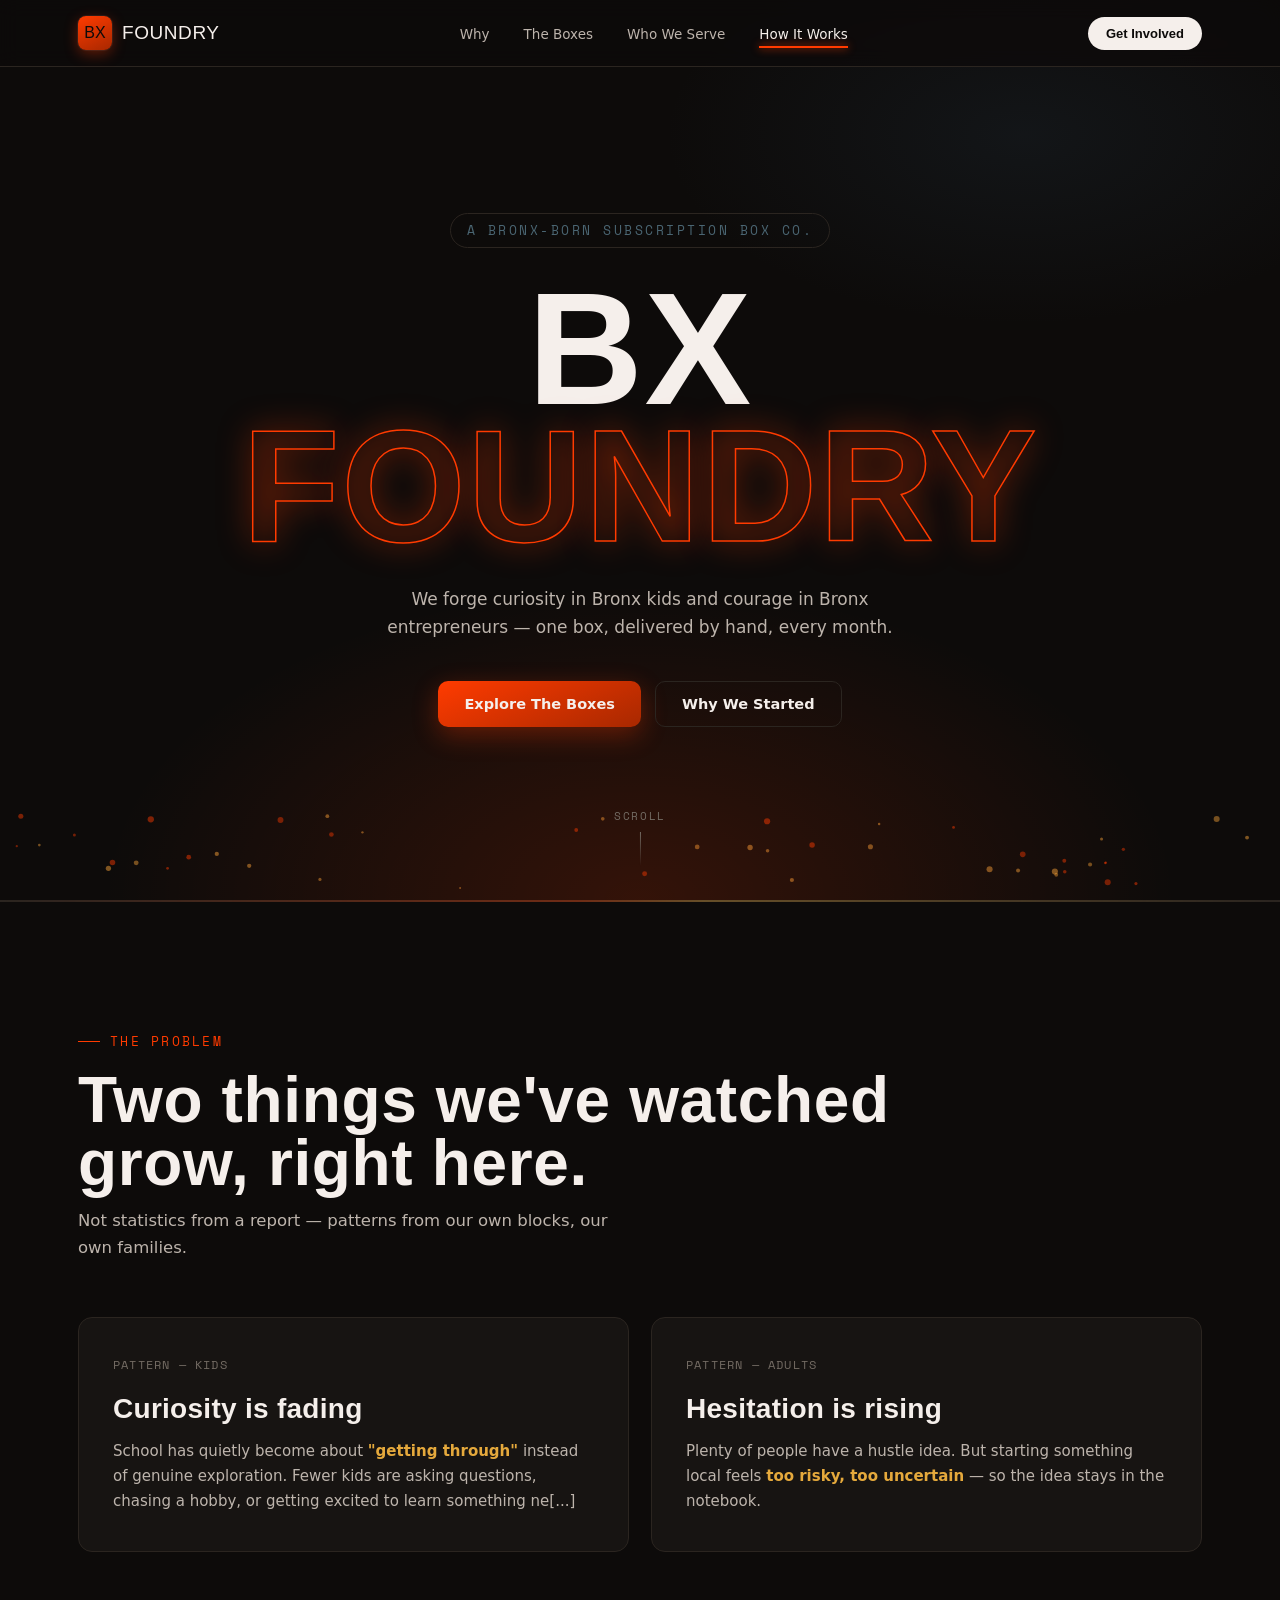
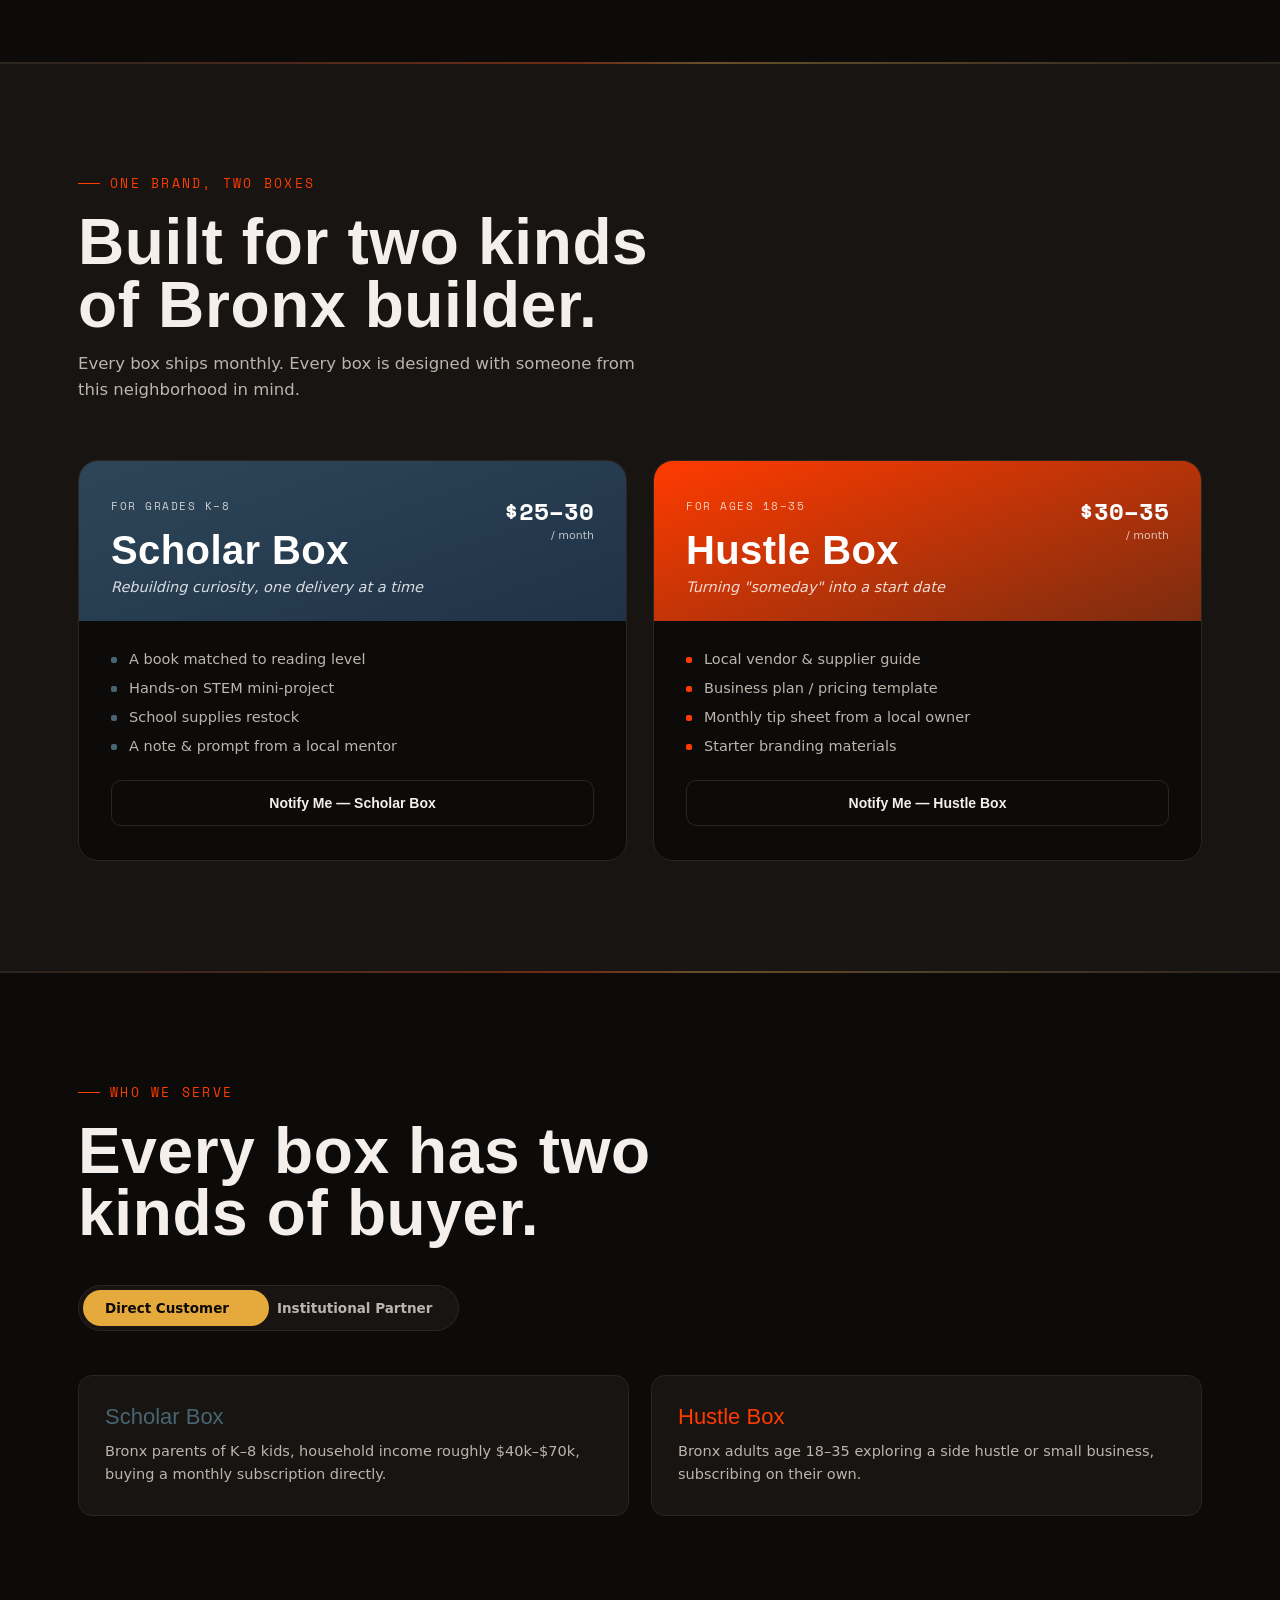
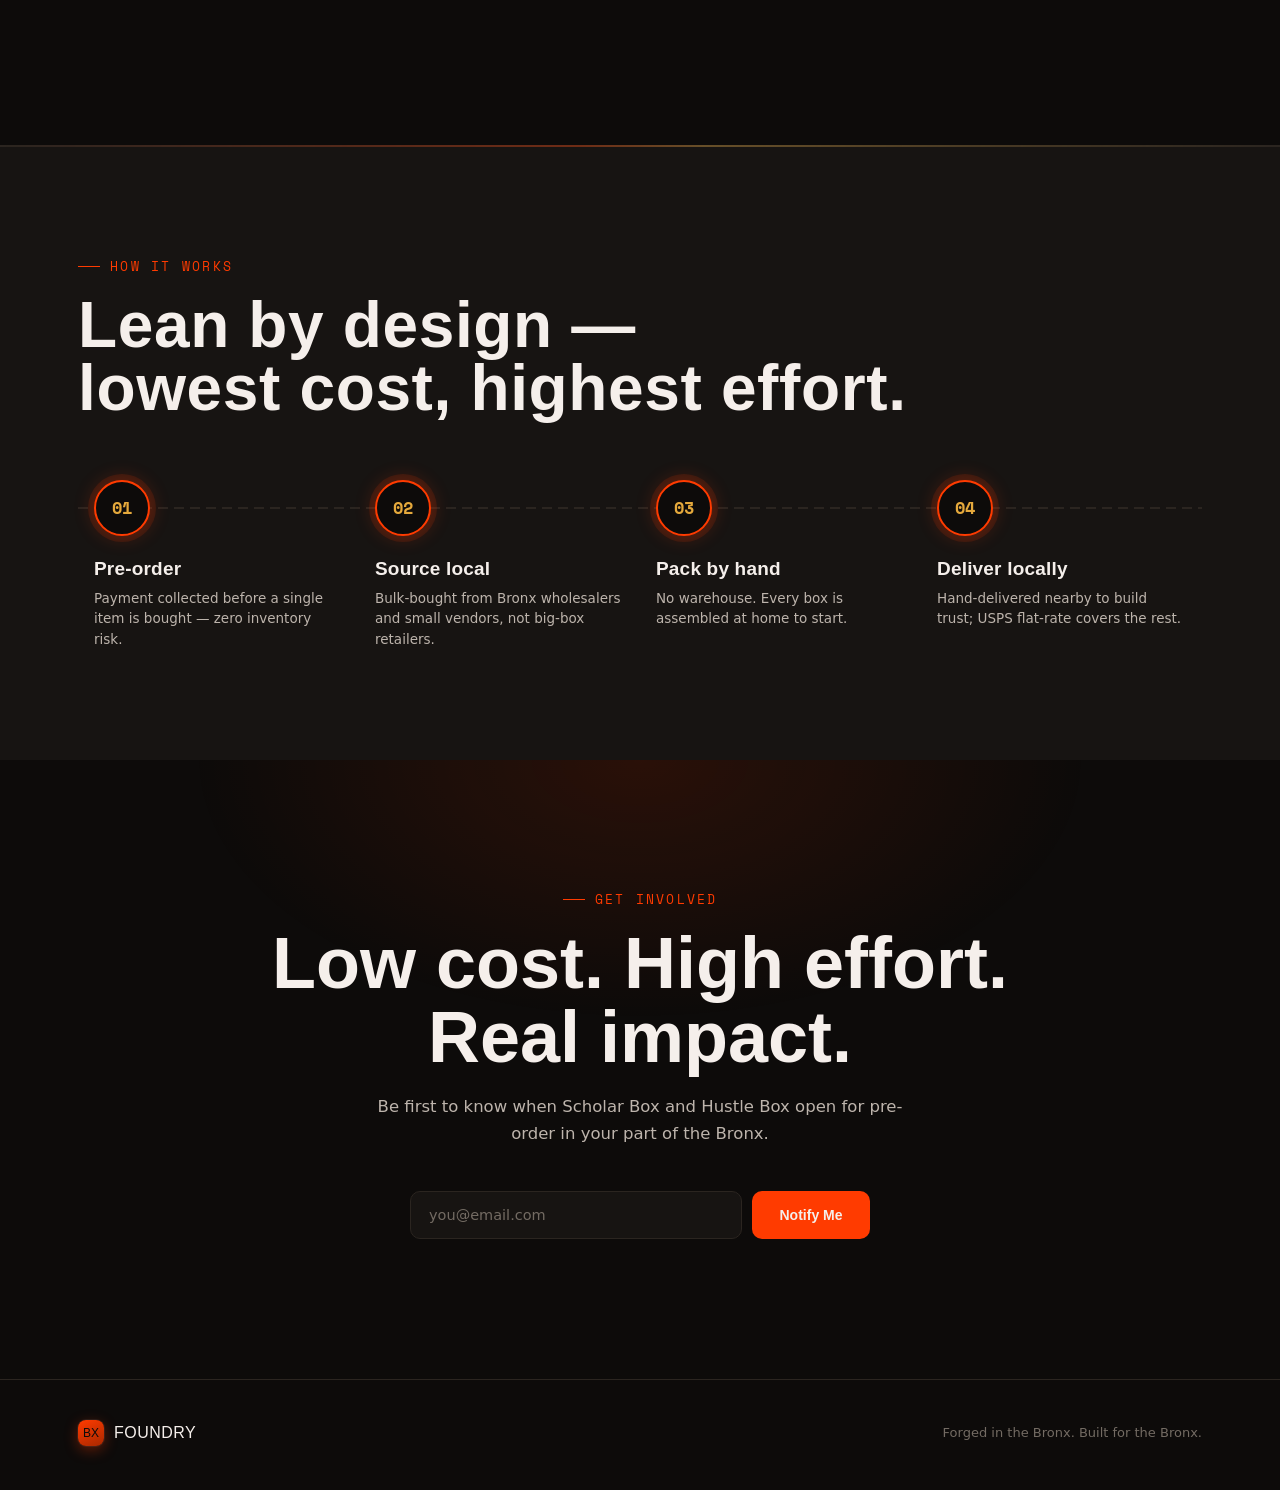
==== commit 2f51c095: "Upgrade: switch to Fontshare fonts, add typography tokens and refined color palette; update hero par" ====
--- a/bx-foundry-landing.html
+++ b/bx-foundry-landing.html
@@ -4,37 +4,47 @@
 <meta charset="UTF-8" />
 <meta name="viewport" content="width=device-width, initial-scale=1.0" />
 <title>BX Foundry — Forging Bronx Scholars & Hustlers</title>
-<link rel="preconnect" href="https://fonts.googleapis.com">
-<link rel="preconnect" href="https://fonts.gstatic.com" crossorigin>
-<link href="https://fonts.googleapis.com/css2?family=Bebas+Neue&family=Inter:wght@400;500;600;700;800&family=JetBrains+Mono:wght@400;500;700&display=swap" rel="stylesheet">
 <style>
-  :root{
-    --iron:#15120F;
-    --iron-soft:#1E1A16;
-    --iron-line:#302A24;
-    --ember:#FF5A1F;
-    --ember-dim:#B8431A;
-    --steel:#3A5E82;
-    --steel-soft:#5C82A8;
-    --gold:#FFC145;
-    --bone:#F3EDE3;
-    --bone-dim:#C9C0B2;
-    --ash:#8A8378;
-    --radius:14px;
-  }
+/* 1. Font Imports */
+@import url('https://api.fontshare.com/v2/css?f[]=cabinet-grotesk@800,900,700&f[]=general-sans@400,500,600&display=swap');
+@import url('https://fonts.googleapis.com/css2?family=Space+Mono:wght@400;700&display=swap');
+
+/* 2. Custom Properties (Variables) */
+:root {
+  /* Industrial Forge Color Palette */
+  --iron: #0D0B0A;         /* Darker, richer charcoal base */
+  --iron-soft: #171412;    /* Card background tone */
+  --iron-line: #2B2520;    /* Border & dividing lines */
+  --ember: #FF3B00;        /* High-energy molten orange/red */
+  --ember-dim: #A82800;    /* Muted ember outline */
+  --steel: #2E4558;        /* Industrial slate steel */
+  --steel-soft: #4A6572;   /* Soft slate blue secondary accent */
+  --gold: #E5A93C;         /* Antique brass gold accent */
+  --bone: #F5EFEB;         /* Crisp bone white text */
+  --bone-dim: #BDB4AC;     /* Dimmed paragraph text */
+  --ash: #736B63;          /* Low-contrast captions & lines */
+
+  /* Niche Typography Tokens */
+  --font-display: 'Cabinet Grotesk', -apple-system, sans-serif;
+  --font-sans: 'General Sans', system-ui, sans-serif;
+  --font-mono: 'Space Mono', monospace;
+
+  /* radius */
+  --radius:14px;
+}
   *{box-sizing:border-box; margin:0; padding:0;}
   html{scroll-behavior:smooth;}
   body{
     background:var(--iron);
     color:var(--bone);
-    font-family:'Inter',sans-serif;
+    font-family:var(--font-sans),sans-serif;
     overflow-x:hidden;
     -webkit-font-smoothing:antialiased;
   }
   ::selection{ background:var(--ember); color:var(--iron); }
   a{color:inherit; text-decoration:none;}
-  .mono{font-family:'JetBrains Mono',monospace;}
-  .display{font-family:'Bebas Neue',sans-serif; letter-spacing:0.02em;}
+  .mono{font-family:var(--font-mono);}
+  .display{font-family:var(--font-display); letter-spacing:0.02em;}
 
   /* focus visibility */
   a:focus-visible, button:focus-visible, input:focus-visible{
@@ -50,7 +60,7 @@
   .wrap{ max-width:1180px; margin:0 auto; padding:0 28px; }
   section{ position:relative; }
   .eyebrow{
-    font-family:'JetBrains Mono',monospace;
+    font-family:var(--font-mono);
     font-size:12.5px;
     letter-spacing:0.18em;
     text-transform:uppercase;
@@ -62,7 +72,7 @@
     content:''; width:22px; height:1px; background:var(--ember);
   }
   h2.section-title{
-    font-family:'Bebas Neue',sans-serif;
+    font-family:var(--font-display);
     font-size:clamp(38px, 5.4vw, 64px);
     line-height:0.98;
     letter-spacing:0.01em;
@@ -79,7 +89,7 @@
   /* ---------- Nav ---------- */
   header{
     position:fixed; top:0; left:0; right:0; z-index:100;
-    background:rgba(21,18,15,0.72);
+    background:rgba(13,11,10,0.72);
     backdrop-filter:blur(10px);
     -webkit-backdrop-filter:blur(10px);
     border-bottom:1px solid var(--iron-line);
@@ -94,10 +104,10 @@
     width:34px; height:34px; border-radius:8px;
     background:linear-gradient(155deg, var(--ember), var(--ember-dim));
     display:flex; align-items:center; justify-content:center;
-    font-family:'Bebas Neue',sans-serif; font-size:16px; color:var(--iron);
-    box-shadow:0 0 0 1px rgba(255,255,255,0.06), 0 4px 14px rgba(255,90,31,0.35);
-  }
-  .brand-name{ font-family:'Bebas Neue',sans-serif; font-size:19px; letter-spacing:0.03em; }
+    font-family:var(--font-display); font-size:16px; color:var(--iron);
+    box-shadow:0 0 0 1px rgba(255,255,255,0.06), 0 4px 14px rgba(255,59,0,0.35);
+  }
+  .brand-name{ font-family:var(--font-display); font-size:19px; letter-spacing:0.03em; }
 
   nav ul{ list-style:none; display:flex; gap:34px; }
   nav a{
@@ -130,20 +140,20 @@
     padding:140px 28px 100px;
     position:relative;
     background:
-      radial-gradient(60% 50% at 50% 100%, rgba(255,90,31,0.16), transparent 70%),
-      radial-gradient(40% 30% at 80% 15%, rgba(58,94,130,0.18), transparent 70%);
+      radial-gradient(60% 50% at 50% 100%, rgba(255,59,0,0.16), transparent 70%),
+      radial-gradient(40% 30% at 80% 15%, rgba(46,69,88,0.18), transparent 70%);
   }
   #ember-canvas{ position:absolute; inset:0; width:100%; height:100%; pointer-events:none; }
 
   .hero-tag{
-    font-family:'JetBrains Mono',monospace; font-size:12.5px; letter-spacing:0.2em;
+    font-family:var(--font-mono); font-size:12.5px; letter-spacing:0.2em;
     text-transform:uppercase; color:var(--steel-soft);
     border:1px solid var(--iron-line); padding:7px 16px; border-radius:999px;
     margin-bottom:32px;
     animation:fadeUp 0.8s cubic-bezier(.16,1,.3,1) both;
   }
   .hero h1{
-    font-family:'Bebas Neue',sans-serif;
+    font-family:var(--font-display);
     font-size:clamp(64px, 13vw, 160px);
     line-height:0.86;
     letter-spacing:0.01em;
@@ -159,7 +169,7 @@
     color:transparent;
     -webkit-text-stroke:1.5px var(--ember);
     animation:stampIn 0.9s cubic-bezier(.2,1,.3,1) 0.4s both;
-    text-shadow:0 0 34px rgba(255,90,31,0.35);
+    text-shadow:0 0 34px rgba(255,59,0,0.35);
   }
   @keyframes stampIn{
     0%{ opacity:0; transform:scale(1.24); filter:blur(6px); }
@@ -183,7 +193,7 @@
     position:relative; z-index:2;
   }
   .btn{
-    font-family:'Inter',sans-serif; font-weight:700; font-size:14.5px;
+    font-family:var(--font-sans); font-weight:700; font-size:14.5px;
     padding:14px 26px; border-radius:10px; border:none; cursor:pointer;
     display:inline-flex; align-items:center; gap:9px;
     transition:transform 0.3s cubic-bezier(.34,1.56,.64,1), box-shadow 0.3s;
@@ -191,19 +201,19 @@
   .btn-primary{
     background:linear-gradient(155deg, var(--ember), var(--ember-dim));
     color:var(--bone);
-    box-shadow:0 8px 26px rgba(255,90,31,0.32);
-  }
-  .btn-primary:hover{ transform:translateY(-3px); box-shadow:0 12px 34px rgba(255,90,31,0.44); }
+    box-shadow:0 8px 26px rgba(255,59,0,0.32);
+  }
+  .btn-primary:hover{ transform:translateY(-3px); box-shadow:0 12px 34px rgba(255,59,0,0.44); }
   .btn-ghost{
     background:transparent; color:var(--bone);
     border:1px solid var(--iron-line);
   }
-  .btn-ghost:hover{ border-color:var(--steel-soft); transform:translateY(-3px); background:rgba(58,94,130,0.1); }
+  .btn-ghost:hover{ border-color:var(--steel-soft); transform:translateY(-3px); background:rgba(46,69,88,0.1); }
 
   .scroll-cue{
     position:absolute; bottom:34px; left:50%; transform:translateX(-50%);
     display:flex; flex-direction:column; align-items:center; gap:8px;
-    color:var(--ash); font-family:'JetBrains Mono',monospace; font-size:10.5px;
+    color:var(--ash); font-family:var(--font-mono); font-size:10.5px;
     letter-spacing:0.16em; text-transform:uppercase;
   }
   .scroll-cue .line{ width:1px; height:34px; background:linear-gradient(var(--ash), transparent); animation:scrollPulse 1.8s ease-in-out infinite; }
@@ -249,11 +259,11 @@
     box-shadow:0 20px 50px rgba(0,0,0,0.35);
   }
   .plate .tag-num{
-    font-family:'JetBrains Mono',monospace; font-size:12px; color:var(--ash);
+    font-family:var(--font-mono); font-size:12px; color:var(--ash);
     letter-spacing:0.1em; margin-bottom:20px; display:block;
   }
   .plate h3{
-    font-family:'Bebas Neue',sans-serif; font-size:28px; color:var(--bone); margin-bottom:14px; letter-spacing:0.01em;
+    font-family:var(--font-display); font-size:28px; color:var(--bone); margin-bottom:14px; letter-spacing:0.01em;
   }
   .plate p{ color:var(--bone-dim); font-size:15px; line-height:1.65; }
   .plate strong{ color:var(--gold); font-weight:600; }
@@ -274,16 +284,16 @@
   .box-card.scholar .box-head{ background:linear-gradient(160deg, var(--steel), #1f3347); }
   .box-card.hustle .box-head{ background:linear-gradient(160deg, var(--ember), #7a2c10); }
   .box-badge{
-    font-family:'JetBrains Mono',monospace; font-size:11px; letter-spacing:0.14em;
+    font-family:var(--font-mono); font-size:11px; letter-spacing:0.14em;
     text-transform:uppercase; color:rgba(255,255,255,0.75);
     display:inline-block; margin-bottom:14px;
   }
-  .box-head h3{ font-family:'Bebas Neue',sans-serif; font-size:40px; color:#fff; letter-spacing:0.01em; }
+  .box-head h3{ font-family:var(--font-display); font-size:40px; color:#fff; letter-spacing:0.01em; }
   .box-head p.for{ color:rgba(255,255,255,0.82); font-size:14.5px; margin-top:6px; font-style:italic; }
   .price-tag{
     position:absolute; top:32px; right:32px; text-align:right;
   }
-  .price-tag .amount{ font-family:'JetBrains Mono',monospace; font-size:24px; font-weight:700; color:#fff; }
+  .price-tag .amount{ font-family:var(--font-mono); font-size:24px; font-weight:700; color:#fff; }
   .price-tag .per{ font-size:11px; color:rgba(255,255,255,0.7); display:block; }
 
   .box-body{ background:var(--iron); padding:30px 32px 34px; }
@@ -300,8 +310,8 @@
     background:transparent; color:var(--bone); font-weight:700; font-size:14px; cursor:pointer;
     transition:background 0.3s, border-color 0.3s, transform 0.25s;
   }
-  .box-card.scholar .box-cta:hover{ background:rgba(58,94,130,0.16); border-color:var(--steel-soft); transform:translateY(-2px); }
-  .box-card.hustle .box-cta:hover{ background:rgba(255,90,31,0.14); border-color:var(--ember); transform:translateY(-2px); }
+  .box-card.scholar .box-cta:hover{ background:rgba(46,69,88,0.16); border-color:var(--steel-soft); transform:translateY(-2px); }
+  .box-card.hustle .box-cta:hover{ background:rgba(255,59,0,0.14); border-color:var(--ember); transform:translateY(-2px); }
 
   /* ---------- Who we serve — segmented control ---------- */
   .serve{ padding:110px 0; background:var(--iron); }
@@ -310,7 +320,7 @@
     border-radius:999px; padding:4px; margin-top:40px; gap:4px;
   }
   .segmented button{
-    font-family:'Inter',sans-serif; font-size:13.5px; font-weight:600;
+    font-family:var(--font-sans); font-size:13.5px; font-weight:600;
     padding:10px 22px; border-radius:999px; border:none; background:transparent;
     color:var(--bone-dim); cursor:pointer; position:relative; z-index:2;
     transition:color 0.35s;
@@ -336,7 +346,7 @@
     background:var(--iron-soft); border:1px solid var(--iron-line); border-radius:var(--radius);
     padding:28px 26px;
   }
-  .serve-card .who{ font-family:'Bebas Neue',sans-serif; font-size:22px; margin-bottom:10px; }
+  .serve-card .who{ font-family:var(--font-display); font-size:22px; margin-bottom:10px; }
   .serve-card.scholar .who{ color:var(--steel-soft); }
   .serve-card.hustle .who{ color:var(--ember); }
   .serve-card p{ color:var(--bone-dim); font-size:14.5px; line-height:1.6; }
@@ -356,24 +366,24 @@
     width:56px; height:56px; border-radius:50%;
     background:var(--iron); border:2px solid var(--iron-line);
     display:flex; align-items:center; justify-content:center;
-    font-family:'JetBrains Mono',monospace; font-weight:700; font-size:17px; color:var(--bone-dim);
+    font-family:var(--font-mono); font-weight:700; font-size:17px; color:var(--bone-dim);
     margin-bottom:22px; position:relative; z-index:2;
     transition:border-color 0.4s, color 0.4s, box-shadow 0.4s;
   }
   .step.in .step-node{
     border-color:var(--ember); color:var(--gold);
-    box-shadow:0 0 0 6px rgba(255,90,31,0.12), 0 0 20px rgba(255,90,31,0.3);
-  }
-  .step h4{ font-family:'Bebas Neue',sans-serif; font-size:19px; margin-bottom:8px; letter-spacing:0.01em; }
+    box-shadow:0 0 0 6px rgba(255,59,0,0.12), 0 0 20px rgba(255,59,0,0.3);
+  }
+  .step h4{ font-family:var(--font-display); font-size:19px; margin-bottom:8px; letter-spacing:0.01em; }
   .step p{ font-size:13.5px; color:var(--bone-dim); line-height:1.55; }
 
   /* ---------- Impact / signup ---------- */
   .impact{
     padding:130px 0 140px;
     text-align:center;
-    background:radial-gradient(50% 60% at 50% 0%, rgba(255,90,31,0.12), transparent 70%);
-  }
-  .impact h2{ font-family:'Bebas Neue',sans-serif; font-size:clamp(40px,6vw,72px); line-height:1.02; }
+    background:radial-gradient(50% 60% at 50% 0%, rgba(255,59,0,0.12), transparent 70%);
+  }
+  .impact h2{ font-family:var(--font-display); font-size:clamp(40px,6vw,72px); line-height:1.02; }
   .impact .lede{ margin:20px auto 0; max-width:560px; text-align:center; }
 
   .signup{
@@ -382,7 +392,7 @@
   }
   .signup input{
     flex:1; padding:15px 18px; border-radius:10px; border:1px solid var(--iron-line);
-    background:var(--iron-soft); color:var(--bone); font-size:14.5px; font-family:'Inter',sans-serif;
+    background:var(--iron-soft); color:var(--bone); font-size:14.5px; font-family:var(--font-sans);
     transition:border-color 0.3s;
   }
   .signup input::placeholder{ color:var(--ash); }
@@ -508,7 +518,7 @@
       <div class="plate reveal">
         <span class="tag-num mono">PATTERN — KIDS</span>
         <h3>Curiosity is fading</h3>
-        <p>School has quietly become about <strong>"getting through"</strong> instead of genuine exploration. Fewer kids are asking questions, chasing a hobby, or getting excited to learn something new.</p>
+        <p>School has quietly become about <strong>"getting through"</strong> instead of genuine exploration. Fewer kids are asking questions, chasing a hobby, or getting excited to learn something ne[...]
       </div>
       <div class="plate reveal">
         <span class="tag-num mono">PATTERN — ADULTS</span>
@@ -704,7 +714,7 @@
         drift: (Math.random()-0.5)*0.6,
         life: 0,
         maxLife: 300 + Math.random()*260,
-        hue: Math.random() > 0.5 ? '255,90,31' : '255,193,69'
+        hue: Math.random() > 0.5 ? '255,59,0' : '255,169,60'
       };
     }
     function init(){
